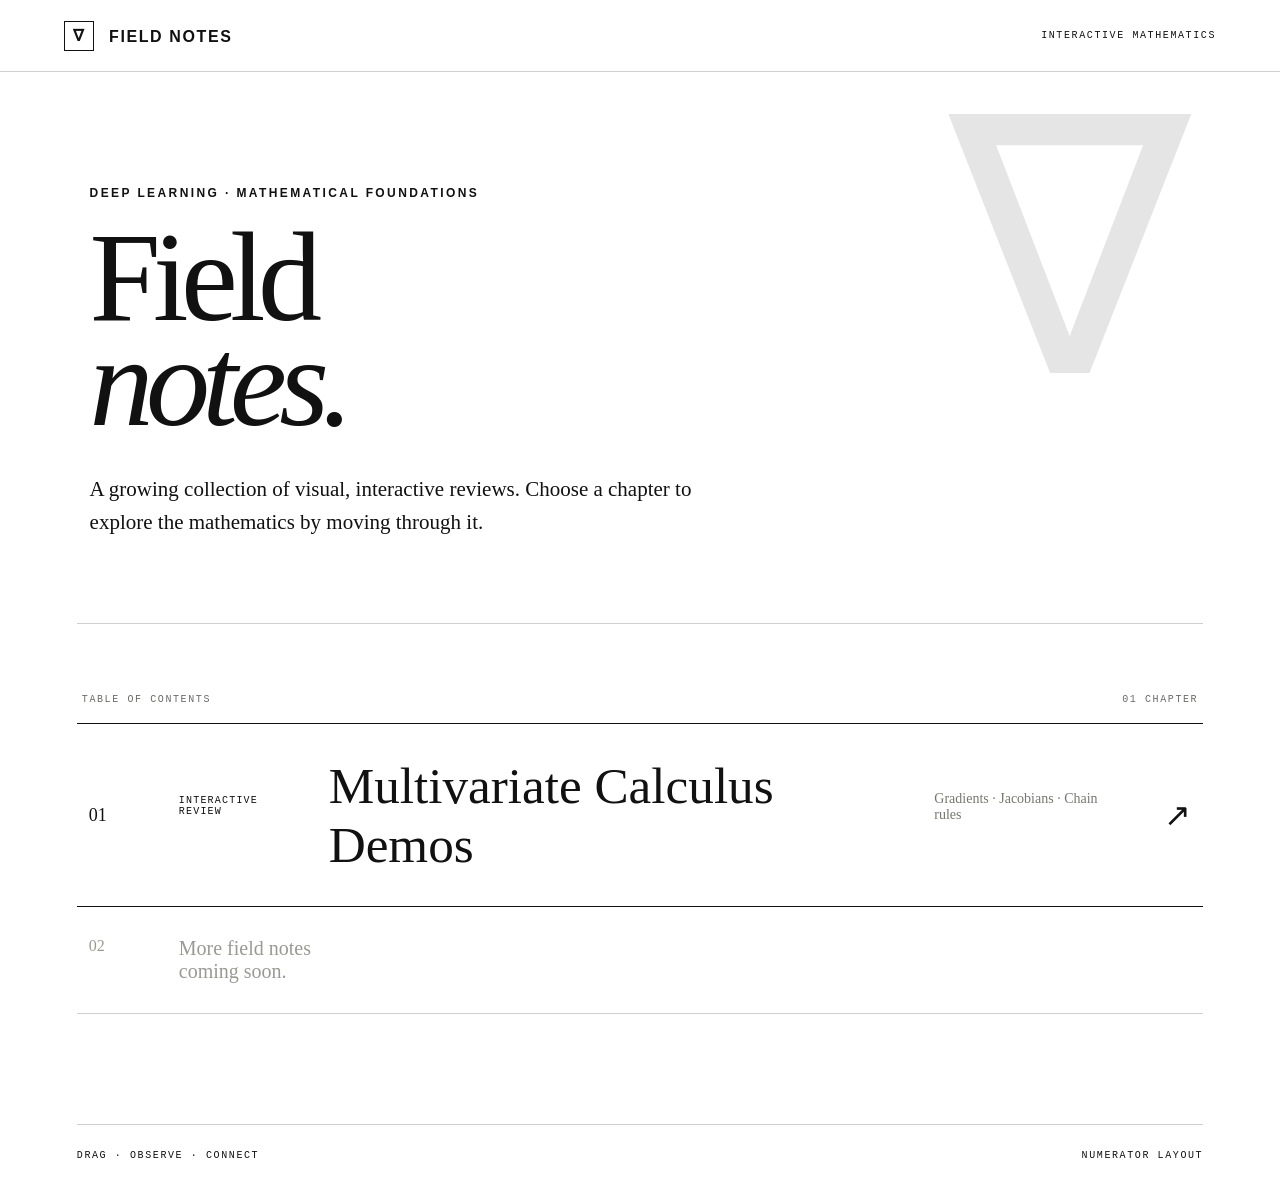
==== index.html @ 40717af7 "Build static multivariate calculus demos" ====
<!doctype html>
<html lang="en">
<head>
  <meta charset="utf-8"><meta name="viewport" content="width=device-width,initial-scale=1">
  <meta name="description" content="Interactive field notes for deep learning mathematics.">
  <title>Field Notes — Interactive Mathematics</title><link rel="stylesheet" href="styles.css">
</head>
<body class="contents-page">
<nav><a class="brand" href="index.html"><span>∇</span> FIELD NOTES</a><div><span>INTERACTIVE MATHEMATICS</span></div></nav>
<main class="contents-shell">
  <header class="contents-hero"><p class="eyebrow">DEEP LEARNING · MATHEMATICAL FOUNDATIONS</p><h1>Field<br><em>notes.</em></h1><p class="lede">A growing collection of visual, interactive reviews. Choose a chapter to explore the mathematics by moving through it.</p></header>
  <section class="contents-list" aria-label="Table of contents">
    <div class="contents-label"><span>TABLE OF CONTENTS</span><span>01 CHAPTER</span></div>
    <a class="contents-entry" href="multivariate-calculus-demos.html">
      <span class="entry-number">01</span><span class="entry-copy"><small>INTERACTIVE REVIEW</small><strong>Multivariate Calculus Demos</strong><em>Gradients · Jacobians · Chain rules</em></span><span class="entry-arrow">↗</span>
    </a>
    <div class="contents-empty"><span>02</span><p>More field notes<br>coming soon.</p></div>
  </section>
  <footer class="contents-footer"><span>DRAG · OBSERVE · CONNECT</span><span>NUMERATOR LAYOUT</span></footer>
</main></body></html>
---- styles.css ----
:root{--ink:#111;--paper:#fff;--coral:#111;--mint:#d9d9d9;--line:#d0d0d0}*{box-sizing:border-box}html{scroll-behavior:smooth}body{margin:0;background:var(--paper);color:var(--ink);font-family:Arial,Helvetica,sans-serif}nav{height:72px;display:flex;align-items:center;justify-content:space-between;padding:0 5vw;border-bottom:1px solid var(--line);position:sticky;top:0;background:rgba(255,255,255,.94);backdrop-filter:blur(10px);z-index:5}.brand{font-weight:800;letter-spacing:.1em}.brand span{display:inline-grid;place-items:center;width:30px;height:30px;border:1px solid;margin-right:9px}a{color:inherit;text-decoration:none}nav div{display:flex;gap:28px;font-size:13px}nav a:hover{color:var(--coral)}.hero{min-height:660px;padding:8vw 7vw 6vw;position:relative;overflow:hidden}.hero:after{content:"∂";position:absolute;right:2vw;top:-80px;font-family:Georgia,serif;font-size:600px;line-height:1;color:rgba(220,220,220,.55);z-index:-1}.eyebrow,.chapter header p{font-size:12px;letter-spacing:.2em;font-weight:800;color:var(--coral)}h1{font-family:Georgia,serif;font-size:clamp(64px,10vw,142px);line-height:.82;letter-spacing:-.06em;margin:35px 0 42px;font-weight:500}h1 em{color:var(--coral);font-weight:400}.lede{max-width:640px;font-family:Georgia,serif;font-size:21px;line-height:1.55}.start{display:inline-flex;gap:50px;border-bottom:2px solid;padding:16px 0;margin-top:25px;font-weight:700}.chapter{padding:80px 6vw;border-top:1px solid var(--line)}.chapter>header{display:flex;gap:22px;align-items:center;margin-bottom:65px}.chapter>header>span{font-family:Georgia,serif;font-size:56px;color:var(--coral)}.chapter header p{margin:0}.chapter h2,.practice h2{font-family:Georgia,serif;font-size:55px;font-weight:400;margin:4px 0}.concept{display:grid;grid-template-columns:minmax(280px,.85fr) minmax(420px,1.15fr);gap:7vw;align-items:center;padding:55px 0;border-top:1px solid var(--line)}.concept.reverse>div:first-child{order:2}.concept h3{font-family:Georgia,serif;font-size:34px;font-weight:400;margin-top:0}.concept p{font-size:17px;line-height:1.7;color:#555555}.concept code{font-family:monospace}.formula{font-family:Georgia,serif;font-size:28px;margin:28px 0;display:flex;align-items:center;gap:10px}.frac{display:inline-flex;flex-direction:column;vertical-align:middle;text-align:center;line-height:1.05}.frac i{font-style:italic;padding:2px 5px}.frac i:first-child{border-bottom:1.5px solid}.hint{border-left:3px solid var(--coral);padding-left:16px}.lab,.chainlab,.matrixlab{background:#fff;border:1px solid var(--line);box-shadow:10px 10px 0 var(--mint)}.labtop{display:flex;justify-content:space-between;padding:15px 18px;border-bottom:1px solid var(--line);font:12px monospace}.labtop b{color:var(--coral)}.plot{display:block;width:100%;height:340px;touch-action:none;cursor:crosshair}.readout,.vector{border-top:1px solid var(--line);padding:14px 20px;display:flex;align-items:baseline;gap:20px}.readout span,.readout small{font-size:10px;letter-spacing:.12em}.readout strong{font-family:Georgia,serif;font-size:30px;color:var(--coral)}.readout small{margin-left:auto}.vector{font-family:monospace}.vector strong{color:var(--coral)}.dark{background:var(--ink);color:var(--paper);--line:#d0d0d0}.dark .concept p{color:#555555}.light{color:var(--mint)}.chainlab,.matrixlab{background:#ffffff;border-color:#999999;box-shadow:10px 10px 0 #d9d9d9;padding:25px}.slider{display:grid;grid-template-columns:70px 1fr 55px;gap:12px;align-items:center;font-size:12px;text-transform:uppercase;letter-spacing:.08em}.slider input{accent-color:var(--coral)}.slider b{font-family:monospace;color:var(--mint)}.result{border-top:1px solid #999999;padding-top:18px;display:flex;gap:18px;align-items:baseline}.result strong{font-family:Georgia,serif;color:var(--coral);font-size:38px}.result small{margin-left:auto;color:#777777}.dim{font:10px monospace;color:var(--coral);align-self:flex-end}.matrixlab .slider{margin:12px 0}.matrix-title{color:var(--paper)!important;font-family:monospace}.compact{font-size:21px;margin:10px 0}.practice{padding:100px 6vw 35px}.takeaways{display:grid;grid-template-columns:repeat(3,1fr);gap:1px;background:var(--line);border:1px solid var(--line);margin-top:50px}.takeaways article{background:var(--paper);padding:35px}.takeaways article>span{color:var(--coral);font:13px monospace}.takeaways h3{font-family:Georgia,serif;font-size:27px}.takeaways p{line-height:1.6;color:#555}.footerline{display:flex;justify-content:space-between;font:10px monospace;letter-spacing:.16em;border-top:1px solid var(--line);margin-top:100px;padding-top:25px}
@media(max-width:800px){nav div{display:none}.hero{min-height:560px;padding-top:100px}.hero:after{font-size:400px}h1{font-size:68px}.concept{grid-template-columns:1fr;gap:25px}.concept.reverse>div:first-child{order:0}.plot{height:280px}.takeaways{grid-template-columns:1fr}.chapter{padding:65px 5vw}.chapter h2,.practice h2{font-size:43px}.formula{font-size:23px}.footerline{margin-top:60px}}
@media(prefers-reduced-motion:reduce){html{scroll-behavior:auto}}
.contents-page{min-height:100vh}.contents-page nav div{font:10px monospace;letter-spacing:.16em}.contents-shell{padding:0 6vw}.contents-hero{min-height:520px;padding:8vw 1vw 5vw;position:relative;border-bottom:1px solid var(--line)}.contents-hero:after{content:"∇";position:absolute;right:1vw;top:0;font-family:Georgia,serif;font-size:360px;line-height:1;color:rgba(220,220,220,.55);z-index:-1}.contents-hero h1{margin:25px 0 38px}.contents-list{padding:70px 0 110px}.contents-label{display:flex;justify-content:space-between;padding:0 5px 18px;font:10px monospace;letter-spacing:.16em;color:#686b66}.contents-entry{display:grid;grid-template-columns:90px 1fr 70px;align-items:center;border-top:1px solid var(--ink);border-bottom:1px solid var(--ink);padding:32px 12px;transition:background .2s,color .2s}.contents-entry:hover{background:var(--ink);color:var(--paper)}.entry-number{font:18px Georgia,serif;color:var(--coral)}.entry-copy{display:flex;align-items:baseline;gap:25px}.entry-copy small{font:10px monospace;letter-spacing:.12em}.entry-copy strong{font:400 clamp(28px,4vw,55px) Georgia,serif}.entry-copy em{margin-left:auto;font:14px Georgia,serif;color:#747771}.entry-arrow{justify-self:end;font-size:32px;color:var(--coral)}.contents-empty{display:grid;grid-template-columns:90px 1fr;border-bottom:1px solid var(--line);padding:30px 12px;color:#9a9a94}.contents-empty>span{font:16px Georgia,serif}.contents-empty p{margin:0;font:20px Georgia,serif}.contents-footer{display:flex;justify-content:space-between;border-top:1px solid var(--line);padding:25px 0 35px;font:10px monospace;letter-spacing:.16em}
@media(max-width:800px){.contents-hero{min-height:480px;padding-top:100px}.contents-hero:after{font-size:260px;right:-30px}.contents-entry{grid-template-columns:45px 1fr 35px}.entry-copy{display:block}.entry-copy>*{display:block;margin:5px 0!important}.entry-copy strong{font-size:31px}.contents-empty{grid-template-columns:45px 1fr}}
.quadrantplot{height:390px;margin-top:16px}.jacobian-wrap{display:flex;align-items:center;justify-content:center;gap:18px;border-top:1px solid #999999;padding-top:20px;font-family:Georgia,serif;font-size:21px}.matrix{display:grid;grid-template-columns:repeat(2,58px);position:relative;padding:7px 12px;gap:7px;text-align:center;font:16px monospace;color:var(--mint)}.matrix:before,.matrix:after{content:"";position:absolute;top:0;bottom:0;width:7px;border-top:1px solid var(--mint);border-bottom:1px solid var(--mint)}.matrix:before{left:0;border-left:1px solid var(--mint)}.matrix:after{right:0;border-right:1px solid var(--mint)}
.dark{background:#fff;color:#111;--line:#d0d0d0}.dark .concept p{color:#555}.light{color:#111}.chainlab,.matrixlab{background:#fff;border-color:#bbb;box-shadow:10px 10px 0 #d9d9d9;color:#111}.matrix-title{color:#111!important}.slider b,.matrix{color:#111}.result{border-color:#ccc}.result strong{color:#111}.result small{color:#666}.jacobian-wrap{border-color:#ccc}.matrix:before,.matrix:after{border-color:#111}.hero:after,.contents-hero:after{color:#e5e5e5}nav{background:rgba(255,255,255,.94)}details{border-top:1px solid #ccc;margin-top:0}details summary{display:flex;justify-content:space-between;align-items:center;padding:16px 18px;cursor:pointer;font:700 11px Arial;letter-spacing:.12em;text-transform:uppercase;list-style:none}details summary::-webkit-details-marker{display:none}details summary span{font-size:18px;font-weight:400;transition:transform .2s}details[open] summary span{transform:rotate(45deg)}details pre{margin:0;padding:20px;overflow:auto;background:#111;color:#eee;border-top:1px solid #333;font:13px/1.6 monospace;text-align:left}details code{font-family:inherit}.chainlab details,.matrixlab details{margin:20px -25px -25px}.chainlab details summary,.matrixlab details summary{padding-left:25px;padding-right:25px}
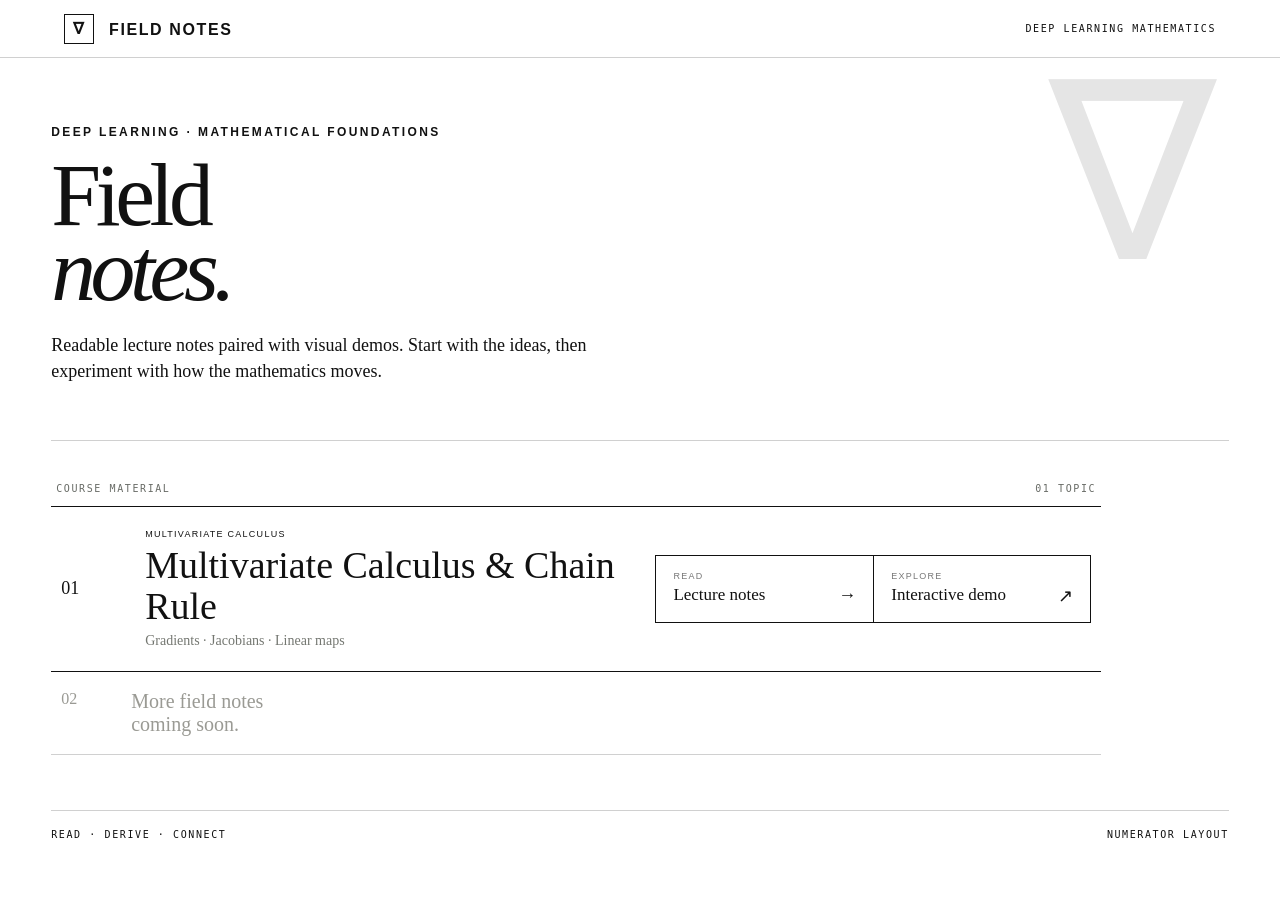
==== commit c9c61236: "Add multivariate calculus lecture notes" ====
--- a/index.html
+++ b/index.html
@@ -2,19 +2,26 @@
 <html lang="en">
 <head>
   <meta charset="utf-8"><meta name="viewport" content="width=device-width,initial-scale=1">
-  <meta name="description" content="Interactive field notes for deep learning mathematics.">
-  <title>Field Notes — Interactive Mathematics</title><link rel="stylesheet" href="styles.css">
+  <meta name="description" content="Field notes and interactive demos for deep learning mathematics.">
+  <title>Field Notes — Deep Learning Mathematics</title><link rel="stylesheet" href="styles.css">
 </head>
 <body class="contents-page">
-<nav><a class="brand" href="index.html"><span>∇</span> FIELD NOTES</a><div><span>INTERACTIVE MATHEMATICS</span></div></nav>
+<nav><a class="brand" href="index.html"><span>∇</span> FIELD NOTES</a><div><span>DEEP LEARNING MATHEMATICS</span></div></nav>
 <main class="contents-shell">
-  <header class="contents-hero"><p class="eyebrow">DEEP LEARNING · MATHEMATICAL FOUNDATIONS</p><h1>Field<br><em>notes.</em></h1><p class="lede">A growing collection of visual, interactive reviews. Choose a chapter to explore the mathematics by moving through it.</p></header>
-  <section class="contents-list" aria-label="Table of contents">
-    <div class="contents-label"><span>TABLE OF CONTENTS</span><span>01 CHAPTER</span></div>
-    <a class="contents-entry" href="multivariate-calculus-demos.html">
-      <span class="entry-number">01</span><span class="entry-copy"><small>INTERACTIVE REVIEW</small><strong>Multivariate Calculus Demos</strong><em>Gradients · Jacobians · Chain rules</em></span><span class="entry-arrow">↗</span>
-    </a>
-    <div class="contents-empty"><span>02</span><p>More field notes<br>coming soon.</p></div>
-  </section>
-  <footer class="contents-footer"><span>DRAG · OBSERVE · CONNECT</span><span>NUMERATOR LAYOUT</span></footer>
+  <header class="contents-hero"><p class="eyebrow">DEEP LEARNING · MATHEMATICAL FOUNDATIONS</p><h1>Field<br><em>notes.</em></h1><p class="lede">Readable lecture notes paired with visual demos. Start with the ideas, then experiment with how the mathematics moves.</p></header>
+  <div class="contents-grid grouped-materials">
+    <section class="contents-list" aria-labelledby="materials-heading">
+      <div class="contents-label"><span id="materials-heading">COURSE MATERIAL</span><span>01 TOPIC</span></div>
+      <article class="material-entry">
+        <span class="entry-number">01</span>
+        <div class="material-copy"><small>MULTIVARIATE CALCULUS</small><strong>Multivariate Calculus &amp; Chain Rule</strong><em>Gradients · Jacobians · Linear maps</em></div>
+        <div class="material-actions">
+          <a href="multivariate-calculus-notes.html"><small>READ</small><b>Lecture notes</b><span>→</span></a>
+          <a href="multivariate-calculus-demos.html"><small>EXPLORE</small><b>Interactive demo</b><span>↗</span></a>
+        </div>
+      </article>
+      <div class="contents-empty"><span>02</span><p>More field notes<br>coming soon.</p></div>
+    </section>
+  </div>
+  <footer class="contents-footer"><span>READ · DERIVE · CONNECT</span><span>NUMERATOR LAYOUT</span></footer>
 </main></body></html>
--- a/styles.css
+++ b/styles.css
@@ -3,5 +3,99 @@
 @media(prefers-reduced-motion:reduce){html{scroll-behavior:auto}}
 .contents-page{min-height:100vh}.contents-page nav div{font:10px monospace;letter-spacing:.16em}.contents-shell{padding:0 6vw}.contents-hero{min-height:520px;padding:8vw 1vw 5vw;position:relative;border-bottom:1px solid var(--line)}.contents-hero:after{content:"∇";position:absolute;right:1vw;top:0;font-family:Georgia,serif;font-size:360px;line-height:1;color:rgba(220,220,220,.55);z-index:-1}.contents-hero h1{margin:25px 0 38px}.contents-list{padding:70px 0 110px}.contents-label{display:flex;justify-content:space-between;padding:0 5px 18px;font:10px monospace;letter-spacing:.16em;color:#686b66}.contents-entry{display:grid;grid-template-columns:90px 1fr 70px;align-items:center;border-top:1px solid var(--ink);border-bottom:1px solid var(--ink);padding:32px 12px;transition:background .2s,color .2s}.contents-entry:hover{background:var(--ink);color:var(--paper)}.entry-number{font:18px Georgia,serif;color:var(--coral)}.entry-copy{display:flex;align-items:baseline;gap:25px}.entry-copy small{font:10px monospace;letter-spacing:.12em}.entry-copy strong{font:400 clamp(28px,4vw,55px) Georgia,serif}.entry-copy em{margin-left:auto;font:14px Georgia,serif;color:#747771}.entry-arrow{justify-self:end;font-size:32px;color:var(--coral)}.contents-empty{display:grid;grid-template-columns:90px 1fr;border-bottom:1px solid var(--line);padding:30px 12px;color:#9a9a94}.contents-empty>span{font:16px Georgia,serif}.contents-empty p{margin:0;font:20px Georgia,serif}.contents-footer{display:flex;justify-content:space-between;border-top:1px solid var(--line);padding:25px 0 35px;font:10px monospace;letter-spacing:.16em}
 @media(max-width:800px){.contents-hero{min-height:480px;padding-top:100px}.contents-hero:after{font-size:260px;right:-30px}.contents-entry{grid-template-columns:45px 1fr 35px}.entry-copy{display:block}.entry-copy>*{display:block;margin:5px 0!important}.entry-copy strong{font-size:31px}.contents-empty{grid-template-columns:45px 1fr}}
+.contents-grid{display:grid;grid-template-columns:minmax(0,1.65fr) minmax(280px,.65fr);gap:5vw;align-items:start}.demos-list{padding:70px 0 110px}.demo-entry{display:flex;min-height:290px;flex-direction:column;border:1px solid var(--ink);padding:27px;transition:.2s}.demo-entry:hover{background:var(--ink);color:#fff;transform:translate(-4px,-4px);box-shadow:8px 8px 0 #d9d9d9}.demo-entry small{font:10px monospace;letter-spacing:.12em}.demo-entry strong{font:400 34px/1.05 Georgia,serif;margin:36px 0 18px}.demo-entry em{font:15px/1.5 Georgia,serif;color:#737373}.demo-entry:hover em{color:#ccc}.demo-entry>span{margin-top:auto;padding-top:28px;font:700 10px Arial;letter-spacing:.12em}.contents-grid .contents-entry{grid-template-columns:70px 1fr 45px}.contents-grid .entry-copy{display:block}.contents-grid .entry-copy>*{display:block;margin:7px 0}.contents-grid .entry-copy em{margin-left:0}.contents-grid .contents-empty{grid-template-columns:70px 1fr}
+@media(max-width:900px){.contents-grid{grid-template-columns:1fr}.demos-list{padding-top:0}.contents-grid .contents-entry{grid-template-columns:45px 1fr 35px}.contents-grid .contents-empty{grid-template-columns:45px 1fr}}
+
+/* Readable lecture notes */
+.notes-page{--blue:#315efb;--red:#e0442e;--soft:#f4f4f1}.notes-page nav{position:sticky}.notes-page nav .nav-demo{border-bottom:1px solid;padding-bottom:4px}.notes-hero{min-height:650px;padding:8vw 6vw 6vw;display:grid;grid-template-columns:minmax(0,1.6fr) minmax(280px,.55fr);gap:8vw;align-items:end;border-bottom:1px solid var(--line);position:relative;overflow:hidden}.notes-hero:after{content:"∂";position:absolute;right:3vw;top:-90px;font:520px/1 Georgia,serif;color:#ededeb;z-index:-1}.notes-hero h1{margin:28px 0 40px}.reading-map{border-top:4px solid var(--ink);padding-top:18px;background:rgba(255,255,255,.86)}.reading-map small,.note-card small,.notation-card>small,.identity-grid small,.worked-example small,.chain-story small,.class-activity small,.multi-chain small,.meaning-panel small{font:700 10px Arial;letter-spacing:.15em}.reading-map ol{list-style:none;padding:0;margin:25px 0;counter-reset:map}.reading-map li{counter-increment:map;border-top:1px solid var(--line);padding:11px 0;font:16px Georgia,serif}.reading-map li:before{content:"0" counter(map);font:10px monospace;color:#777;margin-right:15px}.reading-map p{font-size:12px;line-height:1.5;color:#666}.notes-section{padding:90px 6vw;border-bottom:1px solid var(--line)}.section-heading{display:flex;gap:24px;align-items:center;margin-bottom:65px}.section-heading>span{font:52px Georgia,serif;color:var(--blue)}.section-heading p{margin:0;font-size:10px;letter-spacing:.18em;font-weight:800;color:var(--red)}.section-heading h2{font:400 clamp(38px,5vw,62px) Georgia,serif;margin:5px 0}.notes-flow{display:grid;grid-template-columns:minmax(300px,.8fr) minmax(420px,1.2fr);gap:7vw;align-items:start}.note-prose h3,.worked-example h3,.chain-story h3,.meaning-panel h3{font:400 30px/1.2 Georgia,serif;margin:0 0 20px}.note-prose p,.note-card p,.notation-card p,.worked-example p,.chain-story p,.meaning-panel p,.closing-note p{font-size:16px;line-height:1.75;color:#555}.math-block{display:flex;justify-content:space-between;align-items:center;border-top:1px solid var(--line);padding:16px 0;font:24px Georgia,serif}.math-block span{font:10px Arial;letter-spacing:.13em;text-transform:uppercase;color:#777}.note-card,.notation-card{border:1px solid var(--ink);padding:32px;box-shadow:10px 10px 0 #ddd}.accent-card{border-top:5px solid var(--blue)}.display-math{font:clamp(20px,2.3vw,30px)/1.6 Georgia,serif;margin:24px 0;overflow-x:auto}.display-math .frac{margin:0 7px}.rule-strip{display:grid;grid-template-columns:repeat(4,1fr);border:1px solid var(--line);margin-top:70px}.rule-strip article{padding:25px}.rule-strip article+article{border-left:1px solid var(--line)}.rule-strip small{font:700 9px Arial;letter-spacing:.15em;color:var(--red)}.rule-strip p{font:18px Georgia,serif}.muted-section{background:var(--soft)}.notation-choice{padding:22px 0;border-top:1px solid var(--line)}.notation-choice span{font:700 9px Arial;letter-spacing:.12em}.notation-choice b{font:11px monospace;color:#777}.notation-choice.preferred{color:var(--blue)}.notation-card>p{font-size:13px;margin-bottom:0}.identity-grid{display:grid;grid-template-columns:repeat(4,1fr);gap:12px}.identity-grid article{background:var(--soft);padding:26px;min-height:150px}.identity-grid small{color:var(--red)}.identity-grid .display-math{font-size:23px}.worked-example{display:grid;grid-template-columns:1fr 1fr;gap:7vw;margin-top:65px;padding-top:60px;border-top:1px solid var(--ink)}.result-box{border-left:4px solid var(--blue);padding:15px 0 15px 30px}.result-box>span{font:10px Arial;letter-spacing:.13em}.result-box>strong{display:block;font:34px Georgia,serif;margin:13px 0}.dark-notes{background:#111;color:#fff}.dark-notes .section-heading>span{color:#ff765b}.dark-notes .section-heading p{color:#8ba2ff}.chain-story{display:grid;grid-template-columns:1.4fr .6fr;gap:6vw}.chain-story h3{max-width:700px}.chain-story article{border-top:1px solid #777;padding-top:22px}.chain-story aside{border:1px solid #666;padding:28px;align-self:end}.chain-story aside p{font:20px/1.5 Georgia,serif;margin-top:0}.shape-check{display:flex;gap:9px;align-items:center}.shape-check span{background:#fff;color:#111;padding:8px;font:12px monospace}.class-activity{margin:65px 0 0 16%;border-left:4px solid #ff765b;padding:5px 0 5px 28px}.class-activity p{font:17px/1.6 Georgia,serif}.class-activity .display-math{color:#ff9d88}.multi-chain{display:flex;justify-content:space-between;align-items:center;border-top:1px solid #666;margin-top:65px;padding-top:30px}.multi-chain p{color:#bbb}.multi-chain .display-math{color:#8ba2ff}.jacobian-card{font:14px monospace;border:1px solid #aaa;padding:20px;overflow-x:auto}.j-head,.j-row{display:grid;grid-template-columns:90px repeat(4,minmax(85px,1fr));text-align:center}.j-head{font-size:10px;color:#666;border-bottom:1px solid #aaa;padding-bottom:12px}.j-row>*{padding:15px 8px}.j-row b{color:var(--red);text-align:left}.j-row+.j-row{border-top:1px solid #ddd}.j-row.ellipsis{color:#888}.jacobian-card>small{display:block;margin-top:18px;color:var(--blue)}.meaning-panel{display:grid;grid-template-columns:1fr 1fr;gap:7vw;background:var(--soft);margin-top:70px;padding:48px}.basis-demo{display:grid;grid-template-columns:1fr 70px 1fr;align-items:center;text-align:center}.basis-demo>div{border:1px solid #aaa;padding:20px;min-height:150px}.basis-demo span{display:block;font:9px Arial;letter-spacing:.12em;color:#666;margin-bottom:25px}.basis-demo b{display:block;font:18px Georgia,serif;margin:14px}.basis-demo>i{font:26px Georgia,serif}.closing-note{max-width:900px;margin:90px auto 10px;text-align:center}.closing-note strong{font:400 clamp(35px,5vw,60px) Georgia,serif}.closing-note a{display:inline-flex;gap:60px;border-bottom:2px solid;margin-top:25px;padding:14px 0;font-weight:700}.notes-footer{display:flex;justify-content:space-between;padding:32px 6vw;font:10px monospace;letter-spacing:.08em}.notes-footer a{font-weight:700}
+@media(max-width:850px){.notes-hero{grid-template-columns:1fr;padding-top:110px}.notes-hero:after{font-size:350px}.notes-page nav div a:not(.nav-demo){display:none}.notes-flow,.worked-example,.chain-story,.meaning-panel{grid-template-columns:1fr}.rule-strip,.identity-grid{grid-template-columns:1fr 1fr}.rule-strip article:nth-child(3){border-left:0;border-top:1px solid var(--line)}.rule-strip article:nth-child(4){border-top:1px solid var(--line)}.class-activity{margin-left:0}.multi-chain{display:block}.notes-footer{display:block}.notes-footer span{display:block;margin-top:18px;line-height:1.5}}
+@media(max-width:520px){.notes-section{padding:70px 5vw}.notes-hero{padding-left:5vw;padding-right:5vw}.rule-strip,.identity-grid{grid-template-columns:1fr}.rule-strip article+article{border-left:0;border-top:1px solid var(--line)}.note-card,.notation-card,.meaning-panel{padding:24px}.basis-demo{grid-template-columns:1fr}.basis-demo>i{padding:18px}.section-heading{align-items:flex-start}.section-heading>span{font-size:38px}.j-head,.j-row{grid-template-columns:60px repeat(4,78px)}.notes-footer{padding:28px 5vw}}
 .quadrantplot{height:390px;margin-top:16px}.jacobian-wrap{display:flex;align-items:center;justify-content:center;gap:18px;border-top:1px solid #999999;padding-top:20px;font-family:Georgia,serif;font-size:21px}.matrix{display:grid;grid-template-columns:repeat(2,58px);position:relative;padding:7px 12px;gap:7px;text-align:center;font:16px monospace;color:var(--mint)}.matrix:before,.matrix:after{content:"";position:absolute;top:0;bottom:0;width:7px;border-top:1px solid var(--mint);border-bottom:1px solid var(--mint)}.matrix:before{left:0;border-left:1px solid var(--mint)}.matrix:after{right:0;border-right:1px solid var(--mint)}
 .dark{background:#fff;color:#111;--line:#d0d0d0}.dark .concept p{color:#555}.light{color:#111}.chainlab,.matrixlab{background:#fff;border-color:#bbb;box-shadow:10px 10px 0 #d9d9d9;color:#111}.matrix-title{color:#111!important}.slider b,.matrix{color:#111}.result{border-color:#ccc}.result strong{color:#111}.result small{color:#666}.jacobian-wrap{border-color:#ccc}.matrix:before,.matrix:after{border-color:#111}.hero:after,.contents-hero:after{color:#e5e5e5}nav{background:rgba(255,255,255,.94)}details{border-top:1px solid #ccc;margin-top:0}details summary{display:flex;justify-content:space-between;align-items:center;padding:16px 18px;cursor:pointer;font:700 11px Arial;letter-spacing:.12em;text-transform:uppercase;list-style:none}details summary::-webkit-details-marker{display:none}details summary span{font-size:18px;font-weight:400;transition:transform .2s}details[open] summary span{transform:rotate(45deg)}details pre{margin:0;padding:20px;overflow:auto;background:#111;color:#eee;border-top:1px solid #333;font:13px/1.6 monospace;text-align:left}details code{font-family:inherit}.chainlab details,.matrixlab details{margin:20px -25px -25px}.chainlab details summary,.matrixlab details summary{padding-left:25px;padding-right:25px}
+.mlp-chapter{background:#f6f6f6}.mlp-intro{display:grid;grid-template-columns:1fr minmax(320px,.65fr);gap:7vw;align-items:end;padding-bottom:45px}.mlp-intro h3{font:400 34px Georgia,serif;margin:0 0 12px}.mlp-intro p{max-width:700px;color:#555;font-size:17px;line-height:1.7}.mlp-controls{background:#fff;border:1px solid #ccc;padding:22px;box-shadow:8px 8px 0 #ddd}.mlp-controls .slider+.slider{margin-top:14px}.mlp-lab{background:#fff;border:1px solid #bbb;box-shadow:12px 12px 0 #ddd}.network-flow{display:grid;grid-template-columns:1fr 74px 1fr 74px 1fr;align-items:center;padding:34px}.layer-card{appearance:none;text-align:left;background:#fff;border:1px solid #bbb;padding:22px;min-height:150px;cursor:pointer;color:#111;transition:.18s}.layer-card:hover{transform:translateY(-2px);border-color:#111}.layer-card.selected{border:3px solid #315efb;background:#f5f7ff;padding:20px}.layer-card small,.sigmoid-grads small,.chain-heading small{display:block;font:700 10px Arial;letter-spacing:.13em;color:#666}.layer-card strong{display:block;font:24px Georgia,serif;margin:15px 0}.layer-card code{display:block;font:13px monospace;color:#315efb}.layer-card>span{display:block;margin-top:14px;font:9px Arial;text-transform:uppercase;letter-spacing:.12em}.network-arrow{text-align:center}.network-arrow b{display:block;font:22px Georgia,serif}.network-arrow small{font:11px monospace;color:#666}.sigmoid-grads{display:grid;grid-template-columns:1fr 1fr;border-top:1px solid #ccc;border-bottom:1px solid #ccc}.sigmoid-grads article{padding:26px 34px}.sigmoid-grads article+article{border-left:1px solid #ccc}.sigmoid-grads h3{font:21px Georgia,serif;margin:12px 0}.sigmoid-grads code{display:block;color:#9b51e0;font:14px monospace}.sigmoid-grads p{margin:14px 0 0;color:#666;font:12px monospace}.gradient-chain{padding:32px 34px}.chain-heading{display:flex;align-items:end;justify-content:space-between}.chain-heading h3{font:32px Georgia,serif;margin:7px 0 0}.chain-heading>span{background:#111;color:#fff;padding:8px 12px;font:12px monospace}.chain-factors{display:flex;align-items:center;gap:10px;overflow:auto;padding:34px 0 56px}.factor{position:relative;flex:0 0 auto;border:1px solid #aaa;padding:13px 18px;min-width:125px;text-align:center;cursor:help;background:#fff}.factor:hover,.factor:focus{border-color:#315efb;outline:2px solid #dce4ff}.derivative-frac{display:inline-flex!important;flex-direction:column;color:#111!important;margin:0!important;font:19px Georgia,serif!important}.derivative-frac b{display:block;font:inherit;padding:2px 7px}.derivative-frac b:first-child{border-bottom:1.5px solid #111}.factor-shape{display:block!important;color:#315efb!important;font:700 11px monospace!important;margin-top:9px!important}.hover-hint{display:block!important;color:#888!important;font:8px Arial!important;letter-spacing:.1em;text-transform:uppercase;margin-top:8px!important}.factor-tooltip{display:none!important;position:absolute;z-index:4;left:50%;top:calc(100% + 9px);transform:translateX(-50%);min-width:max-content;background:#111;color:#fff!important;padding:12px 14px;margin:0!important;text-align:left;box-shadow:5px 5px 0 #bbb}.factor-tooltip:before{content:"";position:absolute;bottom:100%;left:50%;border:6px solid transparent;border-bottom-color:#111;transform:translateX(-50%)}.factor:hover .factor-tooltip,.factor:focus .factor-tooltip{display:block!important}.factor-tooltip small{display:block;font:8px Arial;letter-spacing:.12em;color:#aaa;margin-bottom:8px}.factor-tooltip code{display:block;font:10px/1.4 monospace;white-space:pre;color:#fff}.factor-op{font:22px Georgia,serif}.chain-result{display:grid;grid-template-columns:180px 1fr;align-items:start;border-top:1px solid #ccc;padding-top:20px}.chain-result>span{font:700 10px Arial;letter-spacing:.13em}.chain-result pre{margin:0;color:#ff6b35;font:14px/1.6 monospace;white-space:pre-wrap}.mlp-lab>details{margin-top:10px}.selection-help{color:#666;font:14px monospace}
+@media(max-width:800px){.mlp-intro{grid-template-columns:1fr}.network-flow{grid-template-columns:1fr;padding:20px;gap:10px}.network-arrow{padding:8px;transform:rotate(90deg)}.sigmoid-grads{grid-template-columns:1fr}.sigmoid-grads article+article{border-left:0;border-top:1px solid #ccc}.chain-result{grid-template-columns:1fr;gap:12px}}
+
+/* Compact, book-like reading rhythm */
+.contents-page nav,.notes-page nav{height:58px}
+.contents-page .contents-shell{max-width:1280px;margin:0 auto;padding:0 4vw}
+.contents-page .contents-hero{min-height:340px;padding:55px 0 38px}
+.contents-page .contents-hero:after{font-size:250px;top:-8px}
+.contents-page .contents-hero h1{font-size:clamp(58px,7vw,94px);line-height:.84;margin:18px 0 24px}
+.contents-page .contents-hero .lede{max-width:570px;font-size:18px;line-height:1.45}
+.contents-page .contents-grid{gap:3vw}
+.contents-page .contents-list,.contents-page .demos-list{padding:42px 0 55px}
+.contents-page .contents-label{padding-bottom:12px}
+.contents-page .contents-entry{padding:20px 10px}
+.contents-page .entry-copy strong{font-size:clamp(25px,3vw,38px)}
+.contents-page .contents-empty{padding:18px 10px}
+.contents-page .demo-entry{min-height:210px;padding:21px}
+.contents-page .demo-entry strong{font-size:28px;margin:22px 0 12px}
+.contents-page .demo-entry em{font-size:14px;line-height:1.4}
+.contents-page .demo-entry>span{padding-top:18px}
+.contents-page .contents-footer{padding:18px 0 24px}
+
+.notes-page{font-family:Georgia,"Times New Roman",serif;background:#fdfdfb}
+.notes-page nav,.notes-page .eyebrow,.notes-page small,.notes-page .section-heading p,.notes-page .reading-map p,.notes-page .math-block span,.notes-page .notation-choice span,.notes-page .notation-choice b,.notes-page .shape-check,.notes-page .j-head,.notes-page .j-row,.notes-page .notes-footer{font-family:Arial,Helvetica,sans-serif}
+.notes-page main{max-width:1320px;margin:0 auto;background:#fff;border-left:1px solid #e3e1dc;border-right:1px solid #e3e1dc}
+.notes-page .notes-hero{min-height:430px;padding:58px 5vw 42px;gap:5vw}
+.notes-page .notes-hero:after{font-size:330px;top:-55px}
+.notes-page .notes-hero h1{font-size:clamp(58px,7vw,92px);line-height:.86;margin:18px 0 25px}
+.notes-page .notes-hero .lede{font-size:18px;line-height:1.5;max-width:620px}
+.notes-page .reading-map{padding-top:12px}
+.notes-page .reading-map ol{margin:14px 0}
+.notes-page .reading-map li{padding:7px 0;font-size:14px}
+.notes-page .notes-section{padding:52px 5vw}
+.notes-page .section-heading{gap:17px;margin-bottom:32px}
+.notes-page .section-heading>span{font-size:36px}
+.notes-page .section-heading h2{font-size:clamp(31px,3.8vw,46px);margin:2px 0}
+.notes-page .notes-flow{gap:4vw}
+.notes-page .note-prose h3,.notes-page .worked-example h3,.notes-page .chain-story h3,.notes-page .meaning-panel h3{font-size:24px;margin-bottom:12px}
+.notes-page .note-prose p,.notes-page .note-card p,.notes-page .notation-card p,.notes-page .worked-example p,.notes-page .chain-story p,.notes-page .meaning-panel p,.notes-page .closing-note p{font-size:15px;line-height:1.55}
+.notes-page .math-block{padding:10px 0;font-size:20px}
+.notes-page .note-card,.notes-page .notation-card{padding:23px;box-shadow:6px 6px 0 #ddd}
+.notes-page .display-math{font-size:clamp(18px,1.8vw,24px);line-height:1.4;margin:15px 0}
+.notes-page .rule-strip{margin-top:38px}
+.notes-page .rule-strip article{padding:16px 18px}
+.notes-page .rule-strip p{font-size:16px;margin:10px 0}
+.notes-page .notation-choice{padding:14px 0}
+.notes-page .identity-grid{gap:8px}
+.notes-page .identity-grid article{padding:18px;min-height:110px}
+.notes-page .identity-grid .display-math{font-size:19px}
+.notes-page .worked-example{gap:4vw;margin-top:35px;padding-top:32px}
+.notes-page .result-box{padding:8px 0 8px 22px}
+.notes-page .result-box>strong{font-size:27px;margin:9px 0}
+.notes-page .chain-story{gap:4vw}
+.notes-page .chain-story article{padding-top:14px}
+.notes-page .chain-story aside{padding:20px}
+.notes-page .chain-story aside p{font-size:17px;line-height:1.4}
+.notes-page .class-activity{margin-top:35px;padding-left:20px}
+.notes-page .class-activity p{font-size:15px}
+.notes-page .multi-chain{margin-top:35px;padding-top:20px}
+.notes-page .jacobian-card{font-size:12px;padding:14px}
+.notes-page .j-row>*{padding:10px 6px}
+.notes-page .meaning-panel{gap:4vw;margin-top:38px;padding:30px}
+.notes-page .basis-demo>div{padding:14px;min-height:115px}
+.notes-page .basis-demo span{margin-bottom:14px}
+.notes-page .basis-demo b{font-size:16px;margin:9px}
+.notes-page .closing-note{margin:50px auto 5px;max-width:760px}
+.notes-page .closing-note strong{font-size:clamp(30px,4vw,44px)}
+.notes-page .closing-note a{margin-top:12px;padding:10px 0}
+.notes-page .notes-footer{padding:22px 5vw}
+@media(max-width:850px){.contents-page .contents-hero{min-height:300px;padding-top:45px}.contents-page .contents-list{padding-bottom:25px}.contents-page .demos-list{padding-bottom:40px}.notes-page .notes-hero{min-height:0;padding-top:65px;gap:30px}.notes-page .notes-section{padding:40px 5vw}.notes-page .section-heading{margin-bottom:25px}}
+@media(max-width:520px){.contents-page .contents-hero h1,.notes-page .notes-hero h1{font-size:52px}.contents-page .contents-hero{padding-top:36px}.notes-page .notes-hero{padding-top:42px}.notes-page .notes-section{padding:34px 5vw}.notes-page .section-heading h2{font-size:29px}.notes-page .section-heading>span{font-size:29px}.notes-page .note-card,.notes-page .notation-card,.notes-page .meaning-panel{padding:18px}}
+.contents-page .grouped-materials{display:block;max-width:1050px}
+.material-entry{display:grid;grid-template-columns:58px minmax(260px,1fr) minmax(390px,.9fr);gap:26px;align-items:center;border-top:1px solid var(--ink);border-bottom:1px solid var(--ink);padding:22px 10px}
+.material-copy{display:flex;flex-direction:column;gap:6px}
+.material-copy small,.material-actions small{font:9px Arial,sans-serif;letter-spacing:.14em}
+.material-copy strong{font:400 clamp(25px,3vw,38px)/1.08 Georgia,serif}
+.material-copy em{font:14px Georgia,serif;color:#747771}
+.material-actions{display:grid;grid-template-columns:1fr 1fr;border:1px solid var(--ink)}
+.material-actions a{display:grid;grid-template-columns:1fr auto;gap:4px 12px;padding:15px 17px;transition:.18s}
+.material-actions a+a{border-left:1px solid var(--ink)}
+.material-actions a:hover{background:var(--ink);color:#fff}
+.material-actions small{grid-column:1 / -1;color:#777}
+.material-actions a:hover small{color:#bbb}
+.material-actions b{font:400 17px Georgia,serif}
+.material-actions span{font-size:18px}
+@media(max-width:800px){.material-entry{grid-template-columns:38px 1fr}.material-actions{grid-column:2;margin-top:5px}.material-copy strong{font-size:27px}}
+@media(max-width:520px){.material-entry{grid-template-columns:28px 1fr;gap:12px;padding:17px 6px}.material-actions{grid-template-columns:1fr}.material-actions a+a{border-left:0;border-top:1px solid var(--ink)}}
